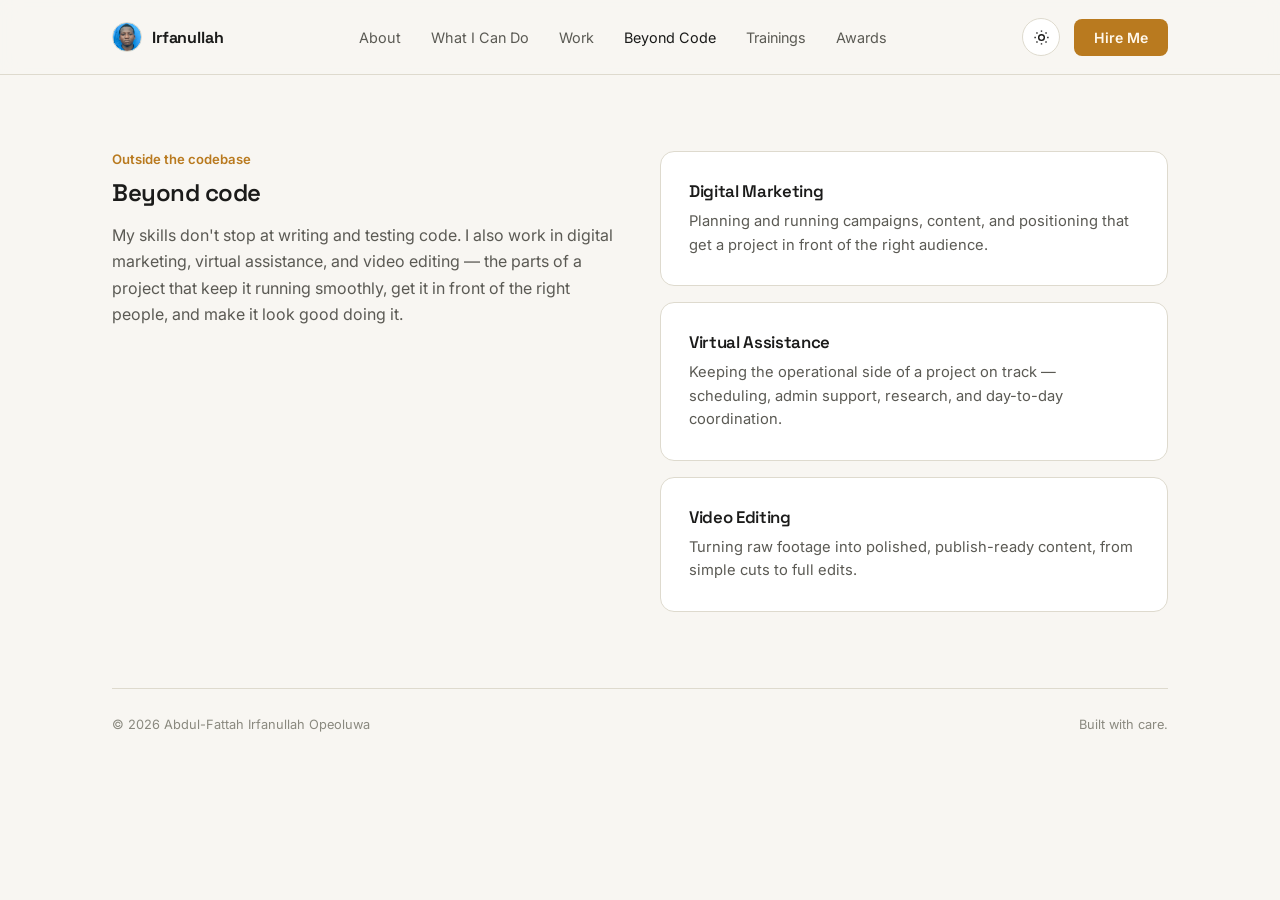
==== beyond.html @ b0186957 "first commit" ====
<!DOCTYPE html>
<html lang="en" data-theme="dark">
<head>
<meta charset="UTF-8">
<meta name="viewport" content="width=device-width, initial-scale=1.0">
<title>Beyond Code — Abdul-Fattah Irfanullah Opeoluwa</title>
<link rel="preconnect" href="https://fonts.googleapis.com">
<link href="https://fonts.googleapis.com/css2?family=Space+Grotesk:wght@400;500;600;700&family=Inter:wght@400;500;600&display=swap" rel="stylesheet">
<link rel="stylesheet" href="style.css">
</head>
<body>
<header>
  <nav>
    <a href="index.html" class="brand"><span class="mark-photo" role="img" aria-label="Irfanullah Abdulfattah Opeoluwa"></span> Irfanullah</a>
    <div class="nav-links" id="navLinks">
      <a href="about.html">About</a>
      <a href="capabilities.html">What I Can Do</a>
      <a href="work.html">Work</a>
      <a href="beyond.html" class="active">Beyond Code</a>
      <a href="trainings.html">Trainings</a>
      <a href="awards.html">Awards</a>
      <a href="contact.html" class="nav-contact-mobile">Contact</a>
    </div>
<div class="nav-right">
      <button class="theme-toggle" id="themeToggle" aria-label="Toggle dark and light mode">
        <svg id="iconMoon" viewBox="0 0 24 24" fill="none" stroke="currentColor" stroke-width="2"><path d="M21 12.79A9 9 0 1 1 11.21 3 7 7 0 0 0 21 12.79z"/></svg>
        <svg id="iconSun" viewBox="0 0 24 24" fill="none" stroke="currentColor" stroke-width="2" style="display:none"><circle cx="12" cy="12" r="4"/><path d="M12 2v2M12 20v2M4.93 4.93l1.41 1.41M17.66 17.66l1.41 1.41M2 12h2M20 12h2M4.93 19.07l1.41-1.41M17.66 6.34l1.41-1.41"/></svg>
      </button>
      <a href="contact.html" class="btn hire-btn">Hire Me</a>
      <button class="menu-toggle" id="menuToggle" aria-label="Open menu" aria-expanded="false">
        <svg viewBox="0 0 24 24" fill="none" stroke="currentColor" stroke-width="2" stroke-linecap="round"><line x1="3" y1="6" x2="21" y2="6"/><line x1="3" y1="12" x2="21" y2="12"/><line x1="3" y1="18" x2="21" y2="18"/></svg>
      </button>
    </div>
  </nav>
</header>

<div class="wrap" id="beyond">
  <section>
    <div class="beyond-grid">
      <div class="beyond-text">
        <div class="kicker">Outside the codebase</div>
        <h2>Beyond code</h2>
        <p>My skills don't stop at writing and testing code. I also work in digital marketing, virtual assistance, and video editing — the parts of a project that keep it running smoothly, get it in front of the right people, and make it look good doing it.</p>
      </div>
      <div class="beyond-cards">
        <div class="cap-card">
          <h3>Digital Marketing</h3>
          <p>Planning and running campaigns, content, and positioning that get a project in front of the right audience.</p>
        </div>
        <div class="cap-card">
          <h3>Virtual Assistance</h3>
          <p>Keeping the operational side of a project on track — scheduling, admin support, research, and day-to-day coordination.</p>
        </div>
        <div class="cap-card">
          <h3>Video Editing</h3>
          <p>Turning raw footage into polished, publish-ready content, from simple cuts to full edits.</p>
        </div>
      </div>
    </div>
  </section>
</div>

<div class="wrap">
  <footer>
    <span>© 2026 Abdul-Fattah Irfanullah Opeoluwa</span>
    <span>Built with care.</span>
  </footer>
</div>

<script src="script.js"></script>

</body>
</html>
---- style.css ----
:root{
    --profile-img: url("[data-uri]");
    --bg:#13151A;
    --bg-raised:#1A1D24;
    --bg-inset:#0F1115;
    --text:#EDEEF0;
    --text-dim:#9BA0AC;
    --text-faint:#6B707C;
    --border:#2A2E38;
    --accent:#E8A33D;
    --accent-text:#1A1200;
    --shadow: 0 1px 0 rgba(0,0,0,.4);
    color-scheme: dark;
  }
  html[data-theme="light"]{
    --bg:#F8F6F2;
    --bg-raised:#FFFFFF;
    --bg-inset:#EFEBE3;
    --text:#1B1B1A;
    --text-dim:#5B5A54;
    --text-faint:#8A897F;
    --border:#DEDACE;
    --accent:#B97A1F;
    --accent-text:#FFF8EC;
    --shadow: 0 1px 0 rgba(0,0,0,.05);
    color-scheme: light;
  }

  *{box-sizing:border-box; margin:0; padding:0;}
  html{scroll-behavior:smooth;}
  body{
    background:var(--bg);
    color:var(--text);
    font-family:'Inter', sans-serif;
    -webkit-font-smoothing:antialiased;
    transition:background .25s ease, color .25s ease;
  }
  h1,h2,h3,.display{
    font-family:'Space Grotesk', sans-serif;
    font-weight:600;
    letter-spacing:-0.02em;
    color:var(--text);
  }
  a{color:inherit; text-decoration:none;}
  img{max-width:100%; display:block;}
  ::selection{background:var(--accent); color:var(--accent-text);}

  .wrap{max-width:1120px; margin:0 auto; padding:0 32px;}

  /* NAV */
  header{
    position:sticky; top:0; z-index:50;
    background:color-mix(in srgb, var(--bg) 88%, transparent);
    backdrop-filter:blur(10px);
    border-bottom:1px solid var(--border);
  }
  nav{
    display:flex; align-items:center; justify-content:space-between;
    padding:18px 32px; max-width:1120px; margin:0 auto;
  }
  .brand .mark-photo{
    width:30px; height:30px; border-radius:50%; flex-shrink:0;
    background-image:var(--profile-img); background-size:cover; background-position:center;
    border:1px solid var(--border); display:inline-block;
  }
  .brand{display:flex; align-items:center; gap:10px; font-family:'Space Grotesk',sans-serif; font-weight:700; font-size:1rem; letter-spacing:-0.01em;}
  .brand .mark{
    width:30px; height:30px; border-radius:8px;
    background:var(--accent); color:var(--accent-text);
    display:flex; align-items:center; justify-content:center;
    font-size:.8rem; font-weight:700;
  }
  .nav-links{display:flex; gap:30px; font-size:.9rem; color:var(--text-dim);}
  .nav-links a:hover{color:var(--text);}
  .nav-right{display:flex; align-items:center; gap:14px;}
  .theme-toggle{
    width:38px; height:38px; border-radius:50%;
    border:1px solid var(--border); background:var(--bg-raised);
    display:flex; align-items:center; justify-content:center;
    cursor:pointer; color:var(--text);
  }
  .theme-toggle svg{width:17px; height:17px;}
  .btn{
    display:inline-flex; align-items:center; gap:8px;
    background:var(--accent); color:var(--accent-text);
    padding:10px 20px; border-radius:8px; font-size:.88rem; font-weight:600;
    border:none; cursor:pointer;
  }
  .btn-ghost{
    background:transparent; color:var(--text); border:1px solid var(--border);
  }
  .menu-toggle{
    display:none; width:38px; height:38px; border-radius:8px;
    border:1px solid var(--border); background:var(--bg-raised);
    align-items:center; justify-content:center; cursor:pointer; color:var(--text);
  }
  .menu-toggle svg{width:18px; height:18px;}
  @media(max-width:820px){
    .nav-links{
      display:flex; flex-direction:column; gap:2px;
      position:absolute; top:100%; left:0; right:0;
      background:var(--bg); border-bottom:1px solid var(--border);
      padding:8px 20px 16px; max-height:0; overflow:hidden;
      transition:max-height .25s ease;
    }
    .nav-links a{padding:12px 4px; border-bottom:1px solid var(--border);}
    .nav-links a:last-child{border-bottom:none;}
    .nav-links.open{max-height:400px;}
    .menu-toggle{display:flex;}
    .hire-btn{display:none;}
  }
  nav{position:relative;}

  /* HERO */
  .hero{
    padding:88px 0 64px;
    display:grid; grid-template-columns:1.15fr .85fr; gap:56px; align-items:center;
  }
  .eyebrow-line{
    display:flex; align-items:center; gap:10px; margin-bottom:22px;
    color:var(--text-dim); font-size:.85rem;
  }
  .eyebrow-line .dot{width:7px; height:7px; border-radius:50%; background:var(--accent);}
  .hero h1{
    font-size:clamp(2.1rem, 4.4vw, 3.4rem);
    line-height:1.08;
    max-width:12ch;
  }
  .hero .role{
    margin-top:18px; font-size:1.15rem; color:var(--text-dim); max-width:42ch; line-height:1.55;
  }
  .hero .role strong{color:var(--text); font-weight:600;}
  .hero-actions{display:flex; gap:14px; margin-top:34px;}
  .hero-stats{display:flex; gap:36px; margin-top:52px;}
  .stat b{display:block; font-family:'Space Grotesk',sans-serif; font-size:1.5rem;}
  .stat span{font-size:.82rem; color:var(--text-faint);}

  .hero-portrait{
    aspect-ratio:4/5; border-radius:16px;
    background:linear-gradient(150deg, var(--bg-raised), var(--bg-inset));
    border:1px solid var(--border);
    position:relative; overflow:hidden;
    display:flex; align-items:center; justify-content:center;
  }
  .hero-portrait .portrait-img{
    width:100%; height:100%;
    background-image:var(--profile-img); background-size:cover; background-position:center;
  }
  .hero-portrait .corner-tag{
    position:absolute; bottom:16px; left:16px; right:16px;
    background:color-mix(in srgb, var(--bg) 70%, transparent);
    border:1px solid var(--border); border-radius:10px;
    padding:12px 14px; font-size:.78rem; color:var(--text-dim);
    backdrop-filter:blur(6px);
  }

  @media(max-width:820px){ .hero{grid-template-columns:1fr; padding-top:56px;} .hero-portrait{order:-1; max-width:220px; margin:0 auto;} }

  .nav-links a.active{color:var(--text);}
  .nav-contact-mobile{display:none;}
  @media(max-width:820px){ .nav-contact-mobile{display:block; color:var(--accent); font-weight:600;} }

  .link-grid{display:grid; grid-template-columns:repeat(3,1fr); gap:16px;}
  .link-card{
    display:block; background:var(--bg-raised); border:1px solid var(--border);
    border-radius:12px; padding:22px; transition:border-color .15s ease, transform .15s ease;
  }
  .link-card:hover{border-color:var(--accent); transform:translateY(-2px);}
  .link-card h3{font-size:1.02rem; margin-bottom:6px;}
  .link-card p{font-size:.85rem; color:var(--text-dim);}
  @media(max-width:820px){ .link-grid{grid-template-columns:1fr 1fr;} }
  @media(max-width:520px){ .link-grid{grid-template-columns:1fr;} }


  section{padding:76px 0;}
  .section-head{margin-bottom:44px; max-width:560px;}
  .kicker{font-size:.82rem; color:var(--accent); font-weight:600; margin-bottom:10px;}
  .section-head h2{font-size:clamp(1.6rem,3vw,2.2rem);}
  .section-head p{color:var(--text-dim); margin-top:12px; line-height:1.6;}

  .divider{border-top:1px solid var(--border);}

  /* CAPABILITIES */
  .capabilities{display:grid; grid-template-columns:.9fr 1.1fr 1.1fr; gap:20px;}
  .cap-skills-label{font-size:.78rem; color:var(--text-faint); margin-bottom:14px; text-transform:uppercase; letter-spacing:.04em;}
  .cap-skills{display:flex; flex-wrap:wrap; gap:10px; align-content:flex-start;}
  .cap-skills span, .cap-skills a{
    border:1px solid var(--border); border-radius:7px; padding:8px 12px;
    font-size:.8rem; color:var(--text-dim); background:var(--bg-raised);
    transition:border-color .15s ease, color .15s ease;
  }
  .cap-skills a:hover{border-color:var(--accent); color:var(--accent);}
  .cap-card{
    background:var(--bg-raised); border:1px solid var(--border);
    border-radius:14px; padding:28px;
  }
  .cap-card h3{font-size:1.15rem; margin-bottom:12px;}
  .cap-card p{color:var(--text-dim); font-size:.92rem; line-height:1.6; margin-bottom:18px;}
  .tag-row{display:flex; flex-wrap:wrap; gap:8px;}
  .tag-row span{
    font-size:.76rem; color:var(--text-dim); border:1px solid var(--border);
    padding:5px 10px; border-radius:6px;
  }
  @media(max-width:900px){ .capabilities{grid-template-columns:1fr;} }

  /* PROJECTS */
  .services-grid{display:grid; grid-template-columns:repeat(2,1fr); gap:20px;}
  @media(max-width:820px){ .services-grid{grid-template-columns:1fr;} }

  /* BEYOND CODE */
  .beyond-grid{display:grid; grid-template-columns:1fr 1fr; gap:40px; align-items:start;}
  .beyond-cards{display:flex; flex-direction:column; gap:16px;}
  .beyond-cards .cap-card h3{font-size:1.05rem; margin-bottom:8px;}
  .beyond-cards .cap-card p{margin-bottom:0;}
  .beyond-text p{color:var(--text-dim); line-height:1.65; margin-top:14px;}
  @media(max-width:820px){ .beyond-grid{grid-template-columns:1fr;} }

  /* TRAININGS */
  .timeline{border-left:1px solid var(--border); padding-left:28px; display:flex; flex-direction:column; gap:34px;}
  .timeline-item{position:relative;}
  .timeline-item::before{
    content:''; position:absolute; left:-33px; top:5px;
    width:9px; height:9px; border-radius:50%; background:var(--accent);
    box-shadow:0 0 0 4px var(--bg);
  }
  .timeline-item .t-date{font-size:.78rem; color:var(--text-faint); margin-bottom:6px;}
  .timeline-item h3{font-size:1.05rem; margin-bottom:6px;}
  .timeline-item p{color:var(--text-dim); font-size:.9rem; line-height:1.6; max-width:60ch;}

  /* AWARDS */
  .award-list-full{display:grid; grid-template-columns:1fr 1fr; gap:12px;}
  .award-item-link{
    border:1px solid var(--border); border-radius:10px; padding:16px 18px;
    display:flex; flex-direction:column; gap:4px; background:var(--bg-raised);
    transition:border-color .15s ease, transform .15s ease;
  }
  .award-item-link:hover{border-color:var(--accent); transform:translateY(-2px);}
  .award-item-link b{font-size:.92rem; font-weight:600;}
  .award-item-link span{font-size:.78rem; color:var(--accent);}
  @media(max-width:720px){ .award-list-full{grid-template-columns:1fr;} }

  .about-section{max-width:760px;}
  .about-text{font-size:1.05rem; line-height:1.75; color:var(--text-dim);}
  .about-with-photo{max-width:900px; display:grid; grid-template-columns:220px 1fr; gap:40px; align-items:start;}
  .about-photo{
    width:100%; aspect-ratio:4/5; border-radius:14px;
    border:1px solid var(--border);
    background-image:var(--profile-img); background-size:cover; background-position:center;
  }
  @media(max-width:720px){ .about-with-photo{grid-template-columns:1fr;} .about-photo{max-width:200px; margin:0 auto;} }

  /* CONTACT */
  .contact{
    display:grid; grid-template-columns:1.1fr .9fr; gap:56px; align-items:start;
  }
  .contact h2{font-size:clamp(2rem,5vw,3rem); line-height:1.05; max-width:9ch;}
  .contact-sub{color:var(--text-dim); margin-top:18px; max-width:38ch; line-height:1.6;}
  .contact-list{margin-top:34px; display:flex; flex-direction:column; gap:16px;}
  .contact-list a{
    display:flex; align-items:center; gap:12px; font-size:.95rem; color:var(--text);
    border-bottom:1px solid var(--border); padding-bottom:14px;
  }
  .contact-list a .ic{
    width:34px; height:34px; border-radius:8px; background:var(--bg-raised); border:1px solid var(--border);
    display:flex; align-items:center; justify-content:center; flex-shrink:0; font-size:.85rem; color:var(--accent);
  }
  .form-card{
    background:var(--bg-raised); border:1px solid var(--border); border-radius:14px; padding:28px;
  }
  .field{margin-bottom:16px;}
  .field label{display:block; font-size:.78rem; color:var(--text-faint); margin-bottom:6px;}
  .field input, .field textarea{
    width:100%; background:var(--bg-inset); border:1px solid var(--border); border-radius:8px;
    padding:11px 13px; color:var(--text); font-family:'Inter',sans-serif; font-size:.9rem;
  }
  .field textarea{resize:vertical; min-height:90px;}
  .form-card .btn{width:100%; justify-content:center; margin-top:6px;}
  .form-status{margin-top:12px; font-size:.82rem; color:var(--text-dim); min-height:1em;}
  @media(max-width:820px){ .contact{grid-template-columns:1fr;} }

  footer{
    border-top:1px solid var(--border); padding:28px 0;
    display:flex; justify-content:space-between; align-items:center;
    font-size:.8rem; color:var(--text-faint);
  }
  @media(max-width:600px){ footer{flex-direction:column; gap:10px; text-align:center;} .wrap{padding:0 20px;} nav{padding:16px 20px;} }
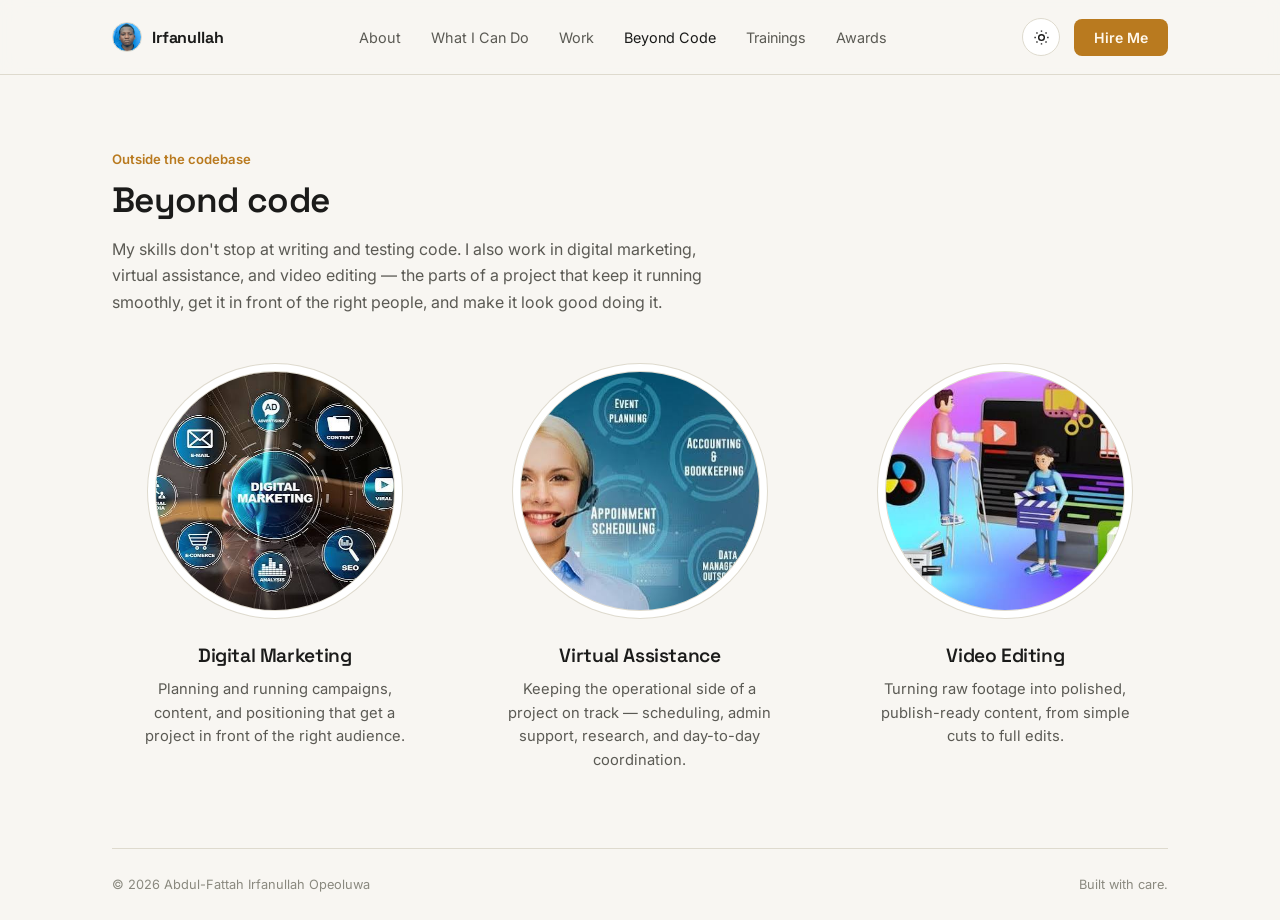
==== commit ee97c43b: "Add projects section, redesign Beyond Code, update contact details - work.html: add live project car" ====
--- a/beyond.html
+++ b/beyond.html
@@ -7,6 +7,49 @@
 <link rel="preconnect" href="https://fonts.googleapis.com">
 <link href="https://fonts.googleapis.com/css2?family=Space+Grotesk:wght@400;500;600;700&family=Inter:wght@400;500;600&display=swap" rel="stylesheet">
 <link rel="stylesheet" href="style.css">
+<style>
+  /* Beyond code — heading on top, circular image cards in a row below */
+  .beyond-head{max-width:620px; margin-bottom:56px;}
+  .beyond-head h2{font-size:clamp(1.6rem,3vw,2.2rem);}
+  .beyond-head p{color:var(--text-dim); line-height:1.65; margin-top:14px;}
+
+  .beyond-track{
+    display:grid; grid-template-columns:repeat(3,1fr); gap:40px;
+    align-items:start;
+  }
+  .beyond-item{text-align:center; display:flex; flex-direction:column; align-items:center;}
+  .beyond-circle{
+    width:min(240px,100%); aspect-ratio:1; border-radius:50%;
+    overflow:hidden; flex-shrink:0;
+    border:1px solid var(--border);
+    box-shadow:0 0 0 7px var(--bg-raised), 0 0 0 8px var(--border);
+    background:var(--bg-inset);
+  }
+  .beyond-circle img{width:100%; height:100%; object-fit:cover; display:block;}
+  .beyond-item h3{font-size:1.2rem; margin-top:32px; margin-bottom:10px;}
+  .beyond-item p{color:var(--text-dim); font-size:.92rem; line-height:1.6; max-width:30ch;}
+
+  .beyond-arrows{display:none; justify-content:center; gap:12px; margin-top:28px;}
+  .beyond-arrows button{
+    width:40px; height:40px; border-radius:50%;
+    border:1px solid var(--border); background:var(--bg-raised); color:var(--text);
+    cursor:pointer; display:flex; align-items:center; justify-content:center;
+  }
+  .beyond-arrows button:hover{border-color:var(--accent); color:var(--accent);}
+  .beyond-arrows button:focus-visible{outline:2px solid var(--accent); outline-offset:3px;}
+  .beyond-arrows svg{width:18px; height:18px;}
+
+  /* Tablet/mobile: swipeable carousel with arrows */
+  @media(max-width:820px){
+    .beyond-track{
+      display:flex; gap:24px; overflow-x:auto; padding:12px 8px 8px;
+      scroll-snap-type:x mandatory; scrollbar-width:none;
+    }
+    .beyond-track::-webkit-scrollbar{display:none;}
+    .beyond-item{flex:0 0 78%; scroll-snap-align:center;}
+    .beyond-arrows{display:flex;}
+  }
+</style>
 </head>
 <body>
 <header>
@@ -36,26 +79,45 @@
 
 <div class="wrap" id="beyond">
   <section>
-    <div class="beyond-grid">
-      <div class="beyond-text">
-        <div class="kicker">Outside the codebase</div>
-        <h2>Beyond code</h2>
-        <p>My skills don't stop at writing and testing code. I also work in digital marketing, virtual assistance, and video editing — the parts of a project that keep it running smoothly, get it in front of the right people, and make it look good doing it.</p>
-      </div>
-      <div class="beyond-cards">
-        <div class="cap-card">
-          <h3>Digital Marketing</h3>
-          <p>Planning and running campaigns, content, and positioning that get a project in front of the right audience.</p>
+    <div class="beyond-head">
+      <div class="kicker">Outside the codebase</div>
+      <h2>Beyond code</h2>
+      <p>My skills don't stop at writing and testing code. I also work in digital marketing, virtual assistance, and video editing — the parts of a project that keep it running smoothly, get it in front of the right people, and make it look good doing it.</p>
+    </div>
+
+    <div class="beyond-track" id="beyondTrack">
+      <article class="beyond-item">
+        <div class="beyond-circle">
+          <img src="images/digital-marketing.png" alt="Digital marketing icons: email, advertising, content, social media, SEO and analytics" loading="lazy" style="object-position:50% 50%;">
         </div>
-        <div class="cap-card">
-          <h3>Virtual Assistance</h3>
-          <p>Keeping the operational side of a project on track — scheduling, admin support, research, and day-to-day coordination.</p>
+        <h3>Digital Marketing</h3>
+        <p>Planning and running campaigns, content, and positioning that get a project in front of the right audience.</p>
+      </article>
+
+      <article class="beyond-item">
+        <div class="beyond-circle">
+          <img src="images/virtual-assistant.png" alt="Virtual assistant with a headset, covering event planning, scheduling and data management" loading="lazy" style="object-position:30% 50%;">
         </div>
-        <div class="cap-card">
-          <h3>Video Editing</h3>
-          <p>Turning raw footage into polished, publish-ready content, from simple cuts to full edits.</p>
+        <h3>Virtual Assistance</h3>
+        <p>Keeping the operational side of a project on track — scheduling, admin support, research, and day-to-day coordination.</p>
+      </article>
+
+      <article class="beyond-item">
+        <div class="beyond-circle">
+          <img src="images/video-editing.png" alt="Video editing illustration with Premiere Pro, DaVinci Resolve and Camtasia icons" loading="lazy" style="object-position:50% 50%;">
         </div>
-      </div>
+        <h3>Video Editing</h3>
+        <p>Turning raw footage into polished, publish-ready content, from simple cuts to full edits.</p>
+      </article>
+    </div>
+
+    <div class="beyond-arrows">
+      <button type="button" id="beyondPrev" aria-label="Previous">
+        <svg viewBox="0 0 24 24" fill="none" stroke="currentColor" stroke-width="2" stroke-linecap="round" stroke-linejoin="round"><polyline points="15 18 9 12 15 6"/></svg>
+      </button>
+      <button type="button" id="beyondNext" aria-label="Next">
+        <svg viewBox="0 0 24 24" fill="none" stroke="currentColor" stroke-width="2" stroke-linecap="round" stroke-linejoin="round"><polyline points="9 18 15 12 9 6"/></svg>
+      </button>
     </div>
   </section>
 </div>
@@ -68,6 +130,17 @@
 </div>
 
 <script src="script.js"></script>
+<script>
+  (function(){
+    var track = document.getElementById('beyondTrack');
+    var prev = document.getElementById('beyondPrev');
+    var next = document.getElementById('beyondNext');
+    if(!track || !prev || !next) return;
+    function step(dir){ track.scrollBy({left: dir * track.clientWidth * 0.8, behavior:'smooth'}); }
+    prev.addEventListener('click', function(){ step(-1); });
+    next.addEventListener('click', function(){ step(1); });
+  })();
+</script>
 
 </body>
 </html>
